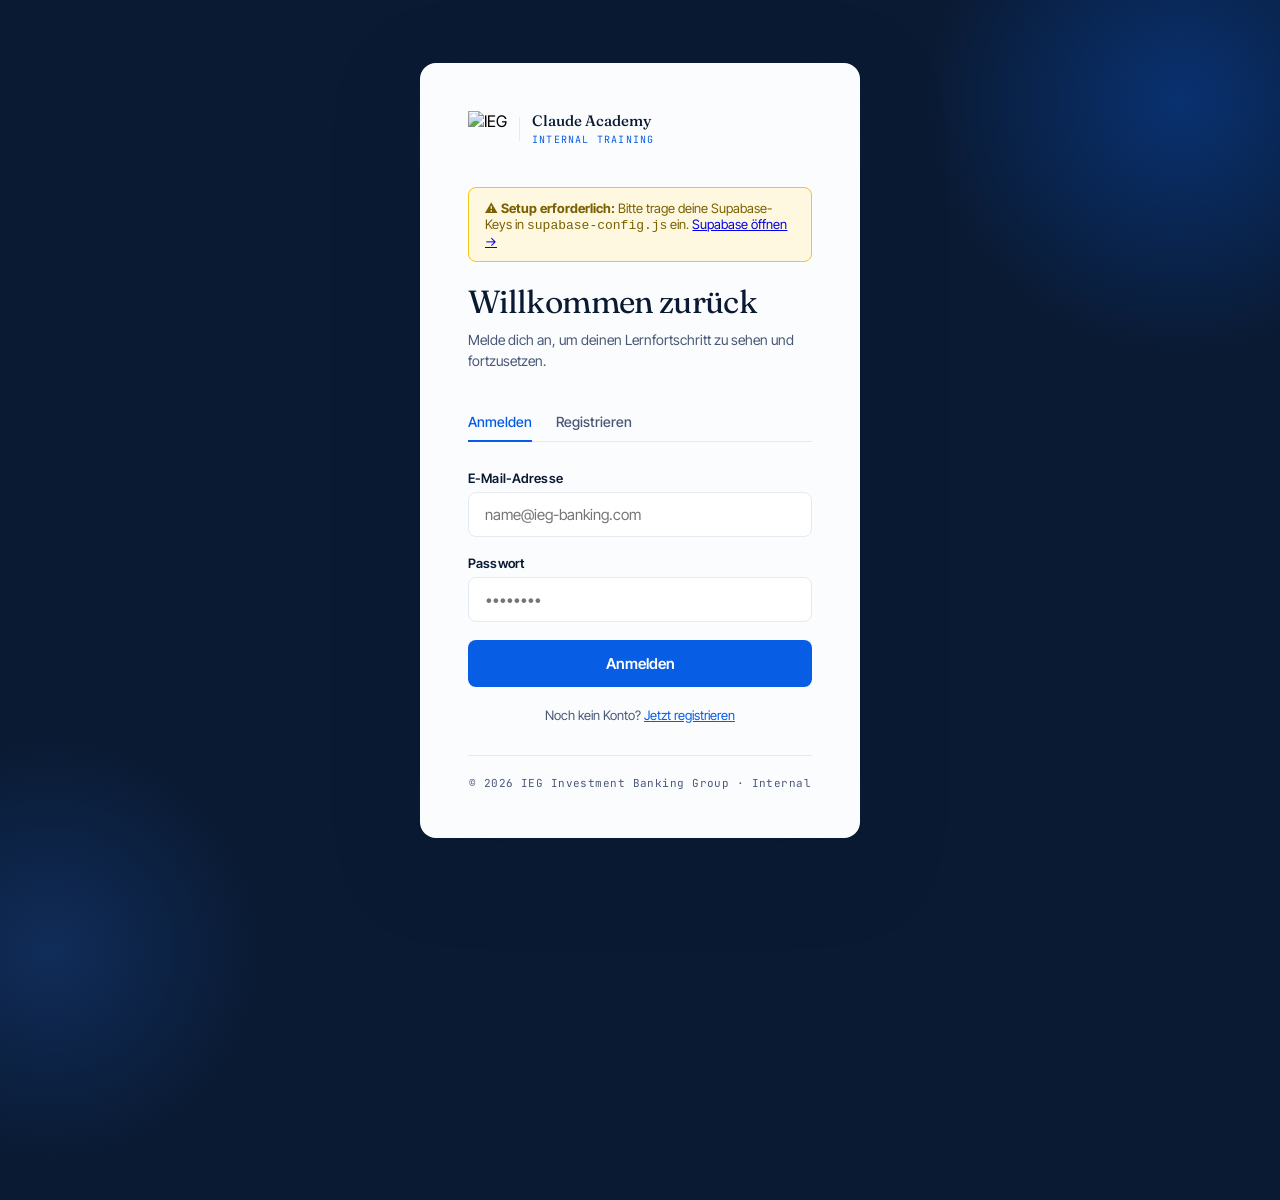
==== login.html @ 75c42507 "Add files via upload" ====
<!DOCTYPE html>
<html lang="de">
<head>
<meta charset="UTF-8">
<meta name="viewport" content="width=device-width, initial-scale=1.0">
<title>IEG Claude Academy — Login</title>
<link rel="preconnect" href="https://fonts.googleapis.com">
<link rel="preconnect" href="https://fonts.gstatic.com" crossorigin>
<link href="https://fonts.googleapis.com/css2?family=Fraunces:opsz,wght@9..144,300;9..144,400;9..144,500;9..144,600;9..144,700&family=Inter+Tight:wght@300;400;500;600;700&family=JetBrains+Mono:wght@400;500&display=swap" rel="stylesheet">
<style>
  :root {
    --ieg-blue: #075DE4;
    --ieg-blue-bright: #2876F2;
    --ieg-blue-soft: #E8F0FF;
    --navy: #0A1A33;
    --navy-soft: #14264A;
    --bone: #F4F6FB;
    --bone-soft: #E5EAF2;
    --paper: #FBFCFE;
    --white: #FFFFFF;
    --text: #0A1A33;
    --text-muted: #4A5878;
    --rust: #C24A2C;
    --sage: #2E7D5C;
    --serif: 'Fraunces', Georgia, serif;
    --sans: 'Inter Tight', -apple-system, sans-serif;
    --mono: 'JetBrains Mono', monospace;
    --radius: 8px;
    --radius-lg: 16px;
  }
  * { box-sizing: border-box; margin: 0; padding: 0; }
  body {
    font-family: var(--sans);
    background: var(--navy);
    min-height: 100vh;
    display: flex;
    align-items: center;
    justify-content: center;
    padding: 20px;
    position: relative;
    overflow: hidden;
  }
  .bg-glow {
    position: absolute;
    top: -200px; right: -200px;
    width: 600px; height: 600px;
    background: radial-gradient(circle, rgba(7,93,228,0.35) 0%, transparent 60%);
    pointer-events: none;
  }
  .bg-glow-2 {
    position: absolute;
    bottom: -300px; left: -200px;
    width: 500px; height: 500px;
    background: radial-gradient(circle, rgba(40,118,242,0.20) 0%, transparent 60%);
    pointer-events: none;
  }
  .login-card {
    background: var(--paper);
    border-radius: var(--radius-lg);
    padding: 48px;
    width: 100%;
    max-width: 440px;
    position: relative;
    z-index: 1;
    box-shadow: 0 24px 80px rgba(10,26,51,0.40);
  }
  .login-logo {
    display: flex;
    align-items: center;
    gap: 12px;
    margin-bottom: 40px;
  }
  .login-logo img { height: 36px; width: auto; }
  .logo-divider { width: 1px; height: 24px; background: var(--bone-soft); }
  .logo-text { display: flex; flex-direction: column; gap: 3px; }
  .logo-primary { font-family: var(--serif); font-weight: 500; font-size: 15px; color: var(--navy); }
  .logo-secondary { font-family: var(--mono); font-size: 10px; letter-spacing: 0.12em; text-transform: uppercase; color: var(--ieg-blue); }

  .login-title {
    font-family: var(--serif);
    font-weight: 400;
    font-size: 32px;
    letter-spacing: -0.02em;
    color: var(--navy);
    margin-bottom: 8px;
  }
  .login-subtitle {
    font-size: 14px;
    color: var(--text-muted);
    margin-bottom: 32px;
    line-height: 1.5;
  }

  /* Tabs */
  .auth-tabs {
    display: flex;
    border-bottom: 1px solid var(--bone-soft);
    margin-bottom: 28px;
  }
  .auth-tab {
    padding: 10px 0;
    font-size: 14px;
    font-weight: 500;
    color: var(--text-muted);
    border: none;
    background: none;
    cursor: pointer;
    margin-right: 24px;
    border-bottom: 2px solid transparent;
    margin-bottom: -1px;
    transition: all 0.2s ease;
    font-family: var(--sans);
  }
  .auth-tab.active {
    color: var(--ieg-blue);
    border-bottom-color: var(--ieg-blue);
  }

  /* Form */
  .form-group { margin-bottom: 18px; }
  .form-label {
    display: block;
    font-size: 13px;
    font-weight: 600;
    color: var(--navy);
    margin-bottom: 6px;
    letter-spacing: 0.01em;
  }
  .form-input {
    width: 100%;
    padding: 12px 16px;
    font-family: var(--sans);
    font-size: 15px;
    border: 1px solid var(--bone-soft);
    border-radius: var(--radius);
    background: var(--white);
    color: var(--navy);
    transition: all 0.2s ease;
    outline: none;
  }
  .form-input:focus {
    border-color: var(--ieg-blue);
    box-shadow: 0 0 0 3px rgba(7,93,228,0.12);
  }
  .form-input.error { border-color: var(--rust); }

  .btn-submit {
    width: 100%;
    padding: 14px;
    background: var(--ieg-blue);
    color: var(--white);
    border: none;
    border-radius: var(--radius);
    font-family: var(--sans);
    font-size: 15px;
    font-weight: 600;
    cursor: pointer;
    margin-top: 8px;
    transition: all 0.25s ease;
    display: flex;
    align-items: center;
    justify-content: center;
    gap: 8px;
  }
  .btn-submit:hover { background: var(--ieg-blue-bright); transform: translateY(-1px); box-shadow: 0 8px 24px rgba(7,93,228,0.30); }
  .btn-submit:disabled { opacity: 0.6; cursor: not-allowed; transform: none; }

  /* Messages */
  .alert {
    padding: 12px 16px;
    border-radius: var(--radius);
    font-size: 14px;
    margin-bottom: 18px;
    display: none;
    line-height: 1.45;
  }
  .alert.show { display: block; }
  .alert-error { background: #FEF1ED; color: var(--rust); border: 1px solid rgba(194,74,44,0.25); }
  .alert-success { background: #ECF6F1; color: var(--sage); border: 1px solid rgba(46,125,92,0.25); }
  .alert-info { background: var(--ieg-blue-soft); color: var(--ieg-blue); border: 1px solid rgba(7,93,228,0.20); }

  /* Spinner */
  .spinner {
    width: 18px; height: 18px;
    border: 2px solid rgba(255,255,255,0.3);
    border-top-color: white;
    border-radius: 50%;
    animation: spin 0.8s linear infinite;
    display: none;
  }
  @keyframes spin { to { transform: rotate(360deg); } }

  .form-panel { display: none; }
  .form-panel.active { display: block; }

  .divider {
    text-align: center;
    font-size: 13px;
    color: var(--text-muted);
    margin: 20px 0 0;
  }
  .divider a { color: var(--ieg-blue); cursor: pointer; text-decoration: underline; }

  .login-footer {
    margin-top: 32px;
    padding-top: 20px;
    border-top: 1px solid var(--bone-soft);
    font-family: var(--mono);
    font-size: 11px;
    letter-spacing: 0.04em;
    color: var(--text-muted);
    text-align: center;
  }

  /* Setup warning */
  .setup-warning {
    background: #FFF8E1;
    border: 1px solid #F5C518;
    border-radius: var(--radius);
    padding: 12px 16px;
    font-size: 13px;
    color: #7A6000;
    margin-bottom: 20px;
    display: none;
  }
</style>
</head>
<body>

<div class="bg-glow"></div>
<div class="bg-glow-2"></div>

<div class="login-card">
  <div class="login-logo">
    <img src="assets/ieg-logo.png" alt="IEG">
    <div class="logo-divider"></div>
    <div class="logo-text">
      <span class="logo-primary">Claude Academy</span>
      <span class="logo-secondary">Internal Training</span>
    </div>
  </div>

  <div class="setup-warning" id="setupWarning">
    ⚠️ <strong>Setup erforderlich:</strong> Bitte trage deine Supabase-Keys in <code>supabase-config.js</code> ein.
    <a href="https://supabase.com" target="_blank">Supabase öffnen →</a>
  </div>

  <h1 class="login-title">Willkommen zurück</h1>
  <p class="login-subtitle">Melde dich an, um deinen Lernfortschritt zu sehen und fortzusetzen.</p>

  <div class="auth-tabs">
    <button class="auth-tab active" onclick="switchTab('login')">Anmelden</button>
    <button class="auth-tab" onclick="switchTab('register')">Registrieren</button>
  </div>

  <div id="alertBox" class="alert"></div>

  <!-- LOGIN FORM -->
  <div class="form-panel active" id="loginPanel">
    <div class="form-group">
      <label class="form-label">E-Mail-Adresse</label>
      <input type="email" class="form-input" id="loginEmail" placeholder="name@ieg-banking.com" autocomplete="email">
    </div>
    <div class="form-group">
      <label class="form-label">Passwort</label>
      <input type="password" class="form-input" id="loginPassword" placeholder="••••••••" autocomplete="current-password">
    </div>
    <button class="btn-submit" id="loginBtn" onclick="handleLogin()">
      <span id="loginBtnText">Anmelden</span>
      <div class="spinner" id="loginSpinner"></div>
    </button>
    <div class="divider">
      Noch kein Konto? <a onclick="switchTab('register')">Jetzt registrieren</a>
    </div>
  </div>

  <!-- REGISTER FORM -->
  <div class="form-panel" id="registerPanel">
    <div class="form-group">
      <label class="form-label">Vollständiger Name</label>
      <input type="text" class="form-input" id="registerName" placeholder="z. B. Max Mustermann" autocomplete="name">
    </div>
    <div class="form-group">
      <label class="form-label">E-Mail-Adresse</label>
      <input type="email" class="form-input" id="registerEmail" placeholder="name@ieg-banking.com" autocomplete="email">
    </div>
    <div class="form-group">
      <label class="form-label">Passwort</label>
      <input type="password" class="form-input" id="registerPassword" placeholder="Mindestens 8 Zeichen" autocomplete="new-password">
    </div>
    <button class="btn-submit" id="registerBtn" onclick="handleRegister()">
      <span id="registerBtnText">Account erstellen</span>
      <div class="spinner" id="registerSpinner"></div>
    </button>
    <div class="divider">
      Bereits registriert? <a onclick="switchTab('login')">Anmelden</a>
    </div>
  </div>

  <div class="login-footer">
    © 2026 IEG Investment Banking Group · Internal
  </div>
</div>

<script src="supabase-config.js"></script>
<script>
// Tab switching
function switchTab(tab) {
  document.querySelectorAll('.auth-tab').forEach((t, i) => t.classList.toggle('active', (i === 0) === (tab === 'login')));
  document.getElementById('loginPanel').classList.toggle('active', tab === 'login');
  document.getElementById('registerPanel').classList.toggle('active', tab === 'register');
  hideAlert();
}

function showAlert(msg, type = 'error') {
  const box = document.getElementById('alertBox');
  box.textContent = msg;
  box.className = 'alert show alert-' + type;
}
function hideAlert() {
  document.getElementById('alertBox').className = 'alert';
}

function setLoading(panel, loading) {
  const btn = document.getElementById(panel + 'Btn');
  const txt = document.getElementById(panel + 'BtnText');
  const spin = document.getElementById(panel + 'Spinner');
  btn.disabled = loading;
  txt.textContent = loading ? (panel === 'login' ? 'Wird angemeldet...' : 'Wird erstellt...') : (panel === 'login' ? 'Anmelden' : 'Account erstellen');
  spin.style.display = loading ? 'block' : 'none';
}

async function handleLogin() {
  const email = document.getElementById('loginEmail').value.trim();
  const password = document.getElementById('loginPassword').value;
  if (!email || !password) { showAlert('Bitte E-Mail und Passwort eingeben.'); return; }

  setLoading('login', true);
  hideAlert();

  try {
    const { data, error } = await window.supabaseClient.auth.signInWithPassword({ email, password });
    if (error) throw error;
    window.location.href = 'index.html';
  } catch (err) {
    showAlert(err.message === 'Invalid login credentials' ? 'E-Mail oder Passwort falsch.' : err.message);
    setLoading('login', false);
  }
}

async function handleRegister() {
  const name = document.getElementById('registerName').value.trim();
  const email = document.getElementById('registerEmail').value.trim();
  const password = document.getElementById('registerPassword').value;
  if (!name || !email || !password) { showAlert('Bitte alle Felder ausfüllen.'); return; }
  if (password.length < 8) { showAlert('Passwort muss mindestens 8 Zeichen haben.'); return; }

  setLoading('register', true);
  hideAlert();

  try {
    const { data, error } = await window.supabaseClient.auth.signUp({
      email, password,
      options: { data: { full_name: name } }
    });
    if (error) throw error;
    showAlert('Account erstellt! Bitte E-Mail bestätigen, dann anmelden.', 'success');
    setLoading('register', false);
  } catch (err) {
    showAlert(err.message);
    setLoading('register', false);
  }
}

// Enter key support
document.addEventListener('keydown', (e) => {
  if (e.key !== 'Enter') return;
  if (document.getElementById('loginPanel').classList.contains('active')) handleLogin();
  else handleRegister();
});

// Check if config is set
window.addEventListener('load', () => {
  if (typeof SUPABASE_URL === 'undefined' || SUPABASE_URL.includes('YOUR_') ||
      typeof SUPABASE_ANON_KEY === 'undefined' || SUPABASE_ANON_KEY.includes('YOUR_')) {
    document.getElementById('setupWarning').style.display = 'block';
  }
  // If already logged in → redirect
  if (window.supabaseClient) {
    window.supabaseClient.auth.getSession().then(({ data }) => {
      if (data?.session) window.location.href = 'index.html';
    });
  }
});
</script>
</body>
</html>
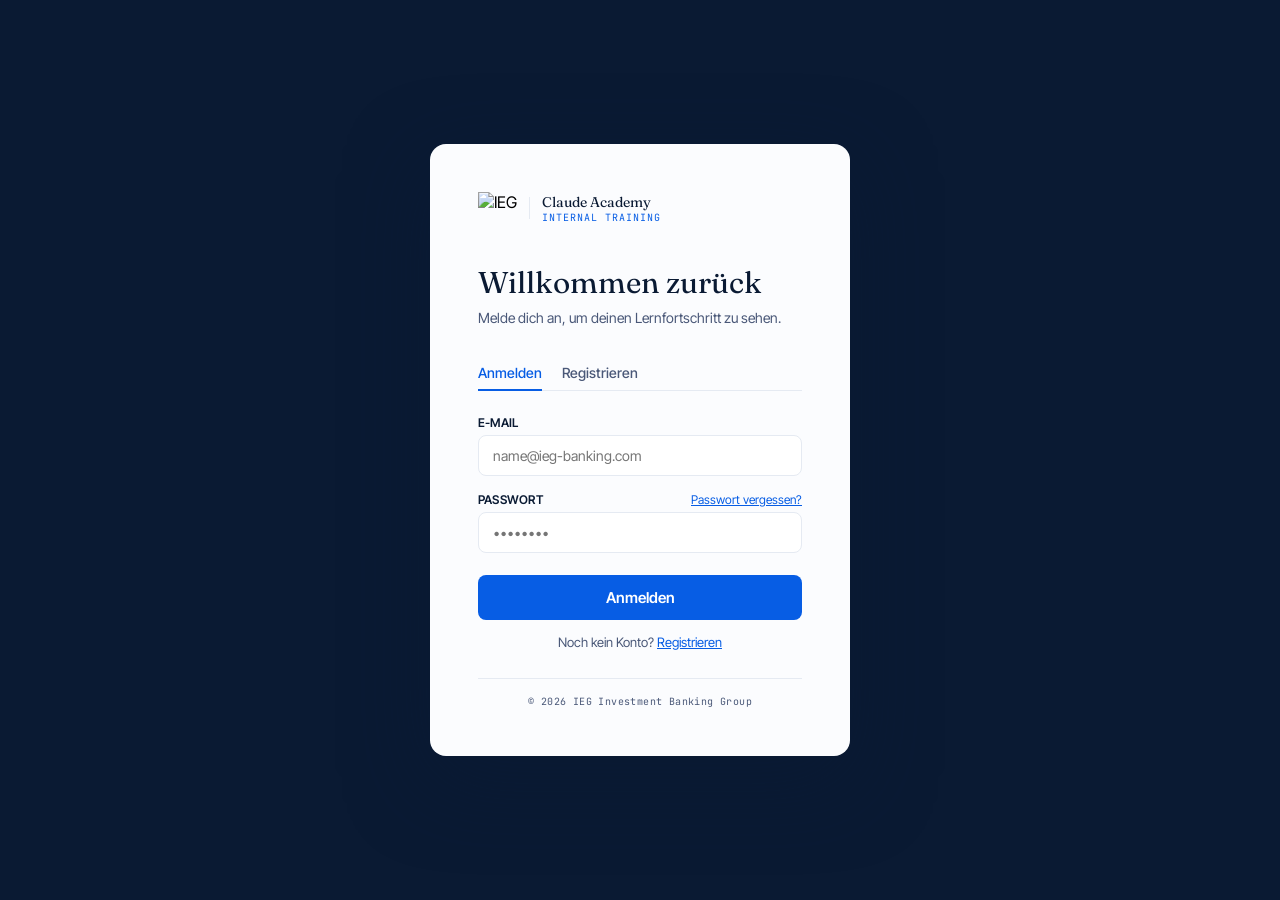
==== commit f9d453ff: "Add files via upload" ====
--- a/login.html
+++ b/login.html
@@ -5,393 +5,241 @@
 <meta name="viewport" content="width=device-width, initial-scale=1.0">
 <title>IEG Claude Academy — Login</title>
 <link rel="preconnect" href="https://fonts.googleapis.com">
-<link rel="preconnect" href="https://fonts.gstatic.com" crossorigin>
-<link href="https://fonts.googleapis.com/css2?family=Fraunces:opsz,wght@9..144,300;9..144,400;9..144,500;9..144,600;9..144,700&family=Inter+Tight:wght@300;400;500;600;700&family=JetBrains+Mono:wght@400;500&display=swap" rel="stylesheet">
+<link href="https://fonts.googleapis.com/css2?family=Fraunces:opsz,wght@9..144,400;9..144,500&family=Inter+Tight:wght@400;500;600&family=JetBrains+Mono:wght@400&display=swap" rel="stylesheet">
 <style>
-  :root {
-    --ieg-blue: #075DE4;
-    --ieg-blue-bright: #2876F2;
-    --ieg-blue-soft: #E8F0FF;
-    --navy: #0A1A33;
-    --navy-soft: #14264A;
-    --bone: #F4F6FB;
-    --bone-soft: #E5EAF2;
-    --paper: #FBFCFE;
-    --white: #FFFFFF;
-    --text: #0A1A33;
-    --text-muted: #4A5878;
-    --rust: #C24A2C;
-    --sage: #2E7D5C;
-    --serif: 'Fraunces', Georgia, serif;
-    --sans: 'Inter Tight', -apple-system, sans-serif;
-    --mono: 'JetBrains Mono', monospace;
-    --radius: 8px;
-    --radius-lg: 16px;
-  }
-  * { box-sizing: border-box; margin: 0; padding: 0; }
-  body {
-    font-family: var(--sans);
-    background: var(--navy);
-    min-height: 100vh;
-    display: flex;
-    align-items: center;
-    justify-content: center;
-    padding: 20px;
-    position: relative;
-    overflow: hidden;
-  }
-  .bg-glow {
-    position: absolute;
-    top: -200px; right: -200px;
-    width: 600px; height: 600px;
-    background: radial-gradient(circle, rgba(7,93,228,0.35) 0%, transparent 60%);
-    pointer-events: none;
-  }
-  .bg-glow-2 {
-    position: absolute;
-    bottom: -300px; left: -200px;
-    width: 500px; height: 500px;
-    background: radial-gradient(circle, rgba(40,118,242,0.20) 0%, transparent 60%);
-    pointer-events: none;
-  }
-  .login-card {
-    background: var(--paper);
-    border-radius: var(--radius-lg);
-    padding: 48px;
-    width: 100%;
-    max-width: 440px;
-    position: relative;
-    z-index: 1;
-    box-shadow: 0 24px 80px rgba(10,26,51,0.40);
-  }
-  .login-logo {
-    display: flex;
-    align-items: center;
-    gap: 12px;
-    margin-bottom: 40px;
-  }
-  .login-logo img { height: 36px; width: auto; }
-  .logo-divider { width: 1px; height: 24px; background: var(--bone-soft); }
-  .logo-text { display: flex; flex-direction: column; gap: 3px; }
-  .logo-primary { font-family: var(--serif); font-weight: 500; font-size: 15px; color: var(--navy); }
-  .logo-secondary { font-family: var(--mono); font-size: 10px; letter-spacing: 0.12em; text-transform: uppercase; color: var(--ieg-blue); }
-
-  .login-title {
-    font-family: var(--serif);
-    font-weight: 400;
-    font-size: 32px;
-    letter-spacing: -0.02em;
-    color: var(--navy);
-    margin-bottom: 8px;
-  }
-  .login-subtitle {
-    font-size: 14px;
-    color: var(--text-muted);
-    margin-bottom: 32px;
-    line-height: 1.5;
-  }
-
-  /* Tabs */
-  .auth-tabs {
-    display: flex;
-    border-bottom: 1px solid var(--bone-soft);
-    margin-bottom: 28px;
-  }
-  .auth-tab {
-    padding: 10px 0;
-    font-size: 14px;
-    font-weight: 500;
-    color: var(--text-muted);
-    border: none;
-    background: none;
-    cursor: pointer;
-    margin-right: 24px;
-    border-bottom: 2px solid transparent;
-    margin-bottom: -1px;
-    transition: all 0.2s ease;
-    font-family: var(--sans);
-  }
-  .auth-tab.active {
-    color: var(--ieg-blue);
-    border-bottom-color: var(--ieg-blue);
-  }
-
-  /* Form */
-  .form-group { margin-bottom: 18px; }
-  .form-label {
-    display: block;
-    font-size: 13px;
-    font-weight: 600;
-    color: var(--navy);
-    margin-bottom: 6px;
-    letter-spacing: 0.01em;
-  }
-  .form-input {
-    width: 100%;
-    padding: 12px 16px;
-    font-family: var(--sans);
-    font-size: 15px;
-    border: 1px solid var(--bone-soft);
-    border-radius: var(--radius);
-    background: var(--white);
-    color: var(--navy);
-    transition: all 0.2s ease;
-    outline: none;
-  }
-  .form-input:focus {
-    border-color: var(--ieg-blue);
-    box-shadow: 0 0 0 3px rgba(7,93,228,0.12);
-  }
-  .form-input.error { border-color: var(--rust); }
-
-  .btn-submit {
-    width: 100%;
-    padding: 14px;
-    background: var(--ieg-blue);
-    color: var(--white);
-    border: none;
-    border-radius: var(--radius);
-    font-family: var(--sans);
-    font-size: 15px;
-    font-weight: 600;
-    cursor: pointer;
-    margin-top: 8px;
-    transition: all 0.25s ease;
-    display: flex;
-    align-items: center;
-    justify-content: center;
-    gap: 8px;
-  }
-  .btn-submit:hover { background: var(--ieg-blue-bright); transform: translateY(-1px); box-shadow: 0 8px 24px rgba(7,93,228,0.30); }
-  .btn-submit:disabled { opacity: 0.6; cursor: not-allowed; transform: none; }
-
-  /* Messages */
-  .alert {
-    padding: 12px 16px;
-    border-radius: var(--radius);
-    font-size: 14px;
-    margin-bottom: 18px;
-    display: none;
-    line-height: 1.45;
-  }
-  .alert.show { display: block; }
-  .alert-error { background: #FEF1ED; color: var(--rust); border: 1px solid rgba(194,74,44,0.25); }
-  .alert-success { background: #ECF6F1; color: var(--sage); border: 1px solid rgba(46,125,92,0.25); }
-  .alert-info { background: var(--ieg-blue-soft); color: var(--ieg-blue); border: 1px solid rgba(7,93,228,0.20); }
-
-  /* Spinner */
-  .spinner {
-    width: 18px; height: 18px;
-    border: 2px solid rgba(255,255,255,0.3);
-    border-top-color: white;
-    border-radius: 50%;
-    animation: spin 0.8s linear infinite;
-    display: none;
-  }
-  @keyframes spin { to { transform: rotate(360deg); } }
-
-  .form-panel { display: none; }
-  .form-panel.active { display: block; }
-
-  .divider {
-    text-align: center;
-    font-size: 13px;
-    color: var(--text-muted);
-    margin: 20px 0 0;
-  }
-  .divider a { color: var(--ieg-blue); cursor: pointer; text-decoration: underline; }
-
-  .login-footer {
-    margin-top: 32px;
-    padding-top: 20px;
-    border-top: 1px solid var(--bone-soft);
-    font-family: var(--mono);
-    font-size: 11px;
-    letter-spacing: 0.04em;
-    color: var(--text-muted);
-    text-align: center;
-  }
-
-  /* Setup warning */
-  .setup-warning {
-    background: #FFF8E1;
-    border: 1px solid #F5C518;
-    border-radius: var(--radius);
-    padding: 12px 16px;
-    font-size: 13px;
-    color: #7A6000;
-    margin-bottom: 20px;
-    display: none;
-  }
+  :root { --blue:#075DE4; --navy:#0A1A33; --paper:#FBFCFE; --bone:#E5EAF2; --muted:#4A5878; --rust:#C24A2C; --sage:#2E7D5C; }
+  *{box-sizing:border-box;margin:0;padding:0;}
+  body{font-family:'Inter Tight',-apple-system,sans-serif;background:var(--navy);min-height:100vh;display:flex;align-items:center;justify-content:center;padding:20px;}
+  .card{background:var(--paper);border-radius:16px;padding:48px;width:100%;max-width:420px;box-shadow:0 24px 80px rgba(10,26,51,.5);}
+  .logo{display:flex;align-items:center;gap:12px;margin-bottom:40px;}
+  .logo img{height:32px;}
+  .logo-div{width:1px;height:22px;background:var(--bone);}
+  .logo-p{font-family:'Fraunces',serif;font-size:14px;color:var(--navy);}
+  .logo-s{font-family:'JetBrains Mono',monospace;font-size:10px;color:var(--blue);letter-spacing:.1em;text-transform:uppercase;}
+  h1{font-family:'Fraunces',serif;font-weight:400;font-size:30px;color:var(--navy);margin-bottom:6px;}
+  .sub{font-size:14px;color:var(--muted);margin-bottom:28px;line-height:1.5;}
+  .tabs{display:flex;border-bottom:1px solid var(--bone);margin-bottom:24px;}
+  .tab{padding:8px 0;font-size:14px;font-weight:500;color:var(--muted);border:none;background:none;cursor:pointer;margin-right:20px;border-bottom:2px solid transparent;margin-bottom:-1px;font-family:inherit;}
+  .tab.on{color:var(--blue);border-bottom-color:var(--blue);}
+  .fg{margin-bottom:16px;}
+  label{display:block;font-size:12px;font-weight:600;color:var(--navy);margin-bottom:5px;letter-spacing:.02em;}
+  input{width:100%;padding:11px 14px;font-family:inherit;font-size:14px;border:1px solid var(--bone);border-radius:8px;background:#fff;color:var(--navy);outline:none;}
+  input:focus{border-color:var(--blue);box-shadow:0 0 0 3px rgba(7,93,228,.1);}
+  .btn{width:100%;padding:13px;background:var(--blue);color:#fff;border:none;border-radius:8px;font-family:inherit;font-size:15px;font-weight:600;cursor:pointer;margin-top:6px;}
+  .btn:hover{background:#2876F2;}
+  .btn:disabled{opacity:.6;cursor:not-allowed;}
+  .msg{padding:11px 14px;border-radius:8px;font-size:13px;margin-bottom:16px;display:none;line-height:1.4;}
+  .msg.show{display:block;}
+  .err{background:#FEF1ED;color:var(--rust);border:1px solid rgba(194,74,44,.2);}
+  .ok{background:#ECF6F1;color:var(--sage);border:1px solid rgba(46,125,92,.2);}
+  .panel{display:none;}.panel.on{display:block;}
+  .hint{text-align:center;font-size:13px;color:var(--muted);margin-top:14px;}
+  .hint a{color:var(--blue);cursor:pointer;text-decoration:underline;}
+  .foot{margin-top:28px;padding-top:16px;border-top:1px solid var(--bone);font-family:'JetBrains Mono',monospace;font-size:10px;color:var(--muted);text-align:center;letter-spacing:.04em;}
+  .debug{background:#f5f5f5;border:1px solid #ddd;border-radius:6px;padding:10px;font-family:'JetBrains Mono',monospace;font-size:11px;margin-bottom:16px;color:#333;display:none;}
 </style>
 </head>
 <body>
-
-<div class="bg-glow"></div>
-<div class="bg-glow-2"></div>
-
-<div class="login-card">
-  <div class="login-logo">
+<div class="card">
+  <div class="logo">
     <img src="assets/ieg-logo.png" alt="IEG">
-    <div class="logo-divider"></div>
-    <div class="logo-text">
-      <span class="logo-primary">Claude Academy</span>
-      <span class="logo-secondary">Internal Training</span>
+    <div class="logo-div"></div>
+    <div>
+      <div class="logo-p">Claude Academy</div>
+      <div class="logo-s">Internal Training</div>
     </div>
   </div>
 
-  <div class="setup-warning" id="setupWarning">
-    ⚠️ <strong>Setup erforderlich:</strong> Bitte trage deine Supabase-Keys in <code>supabase-config.js</code> ein.
-    <a href="https://supabase.com" target="_blank">Supabase öffnen →</a>
-  </div>
-
-  <h1 class="login-title">Willkommen zurück</h1>
-  <p class="login-subtitle">Melde dich an, um deinen Lernfortschritt zu sehen und fortzusetzen.</p>
-
-  <div class="auth-tabs">
-    <button class="auth-tab active" onclick="switchTab('login')">Anmelden</button>
-    <button class="auth-tab" onclick="switchTab('register')">Registrieren</button>
-  </div>
-
-  <div id="alertBox" class="alert"></div>
-
-  <!-- LOGIN FORM -->
-  <div class="form-panel active" id="loginPanel">
-    <div class="form-group">
-      <label class="form-label">E-Mail-Adresse</label>
-      <input type="email" class="form-input" id="loginEmail" placeholder="name@ieg-banking.com" autocomplete="email">
+  <h1>Willkommen zurück</h1>
+  <p class="sub">Melde dich an, um deinen Lernfortschritt zu sehen.</p>
+
+  <div class="tabs">
+    <button class="tab on" onclick="sw('login')">Anmelden</button>
+    <button class="tab" onclick="sw('register')">Registrieren</button>
+  </div>
+
+  <div id="debug" class="debug"></div>
+  <div id="msg" class="msg"></div>
+
+  <div class="panel on" id="loginPanel">
+    <div class="fg"><label>E-MAIL</label><input type="email" id="lE" placeholder="name@ieg-banking.com"></div>
+    <div class="fg">
+      <div style="display:flex;justify-content:space-between;align-items:center;margin-bottom:5px;">
+        <label style="margin:0;">PASSWORT</label>
+        <a onclick="sw('reset')" style="font-size:12px;color:var(--blue);cursor:pointer;text-decoration:underline;">Passwort vergessen?</a>
+      </div>
+      <input type="password" id="lP" placeholder="••••••••">
     </div>
-    <div class="form-group">
-      <label class="form-label">Passwort</label>
-      <input type="password" class="form-input" id="loginPassword" placeholder="••••••••" autocomplete="current-password">
-    </div>
-    <button class="btn-submit" id="loginBtn" onclick="handleLogin()">
-      <span id="loginBtnText">Anmelden</span>
-      <div class="spinner" id="loginSpinner"></div>
-    </button>
-    <div class="divider">
-      Noch kein Konto? <a onclick="switchTab('register')">Jetzt registrieren</a>
-    </div>
-  </div>
-
-  <!-- REGISTER FORM -->
-  <div class="form-panel" id="registerPanel">
-    <div class="form-group">
-      <label class="form-label">Vollständiger Name</label>
-      <input type="text" class="form-input" id="registerName" placeholder="z. B. Max Mustermann" autocomplete="name">
-    </div>
-    <div class="form-group">
-      <label class="form-label">E-Mail-Adresse</label>
-      <input type="email" class="form-input" id="registerEmail" placeholder="name@ieg-banking.com" autocomplete="email">
-    </div>
-    <div class="form-group">
-      <label class="form-label">Passwort</label>
-      <input type="password" class="form-input" id="registerPassword" placeholder="Mindestens 8 Zeichen" autocomplete="new-password">
-    </div>
-    <button class="btn-submit" id="registerBtn" onclick="handleRegister()">
-      <span id="registerBtnText">Account erstellen</span>
-      <div class="spinner" id="registerSpinner"></div>
-    </button>
-    <div class="divider">
-      Bereits registriert? <a onclick="switchTab('login')">Anmelden</a>
-    </div>
-  </div>
-
-  <div class="login-footer">
-    © 2026 IEG Investment Banking Group · Internal
-  </div>
+    <button class="btn" id="lB" onclick="doLogin()">Anmelden</button>
+    <div class="hint">Noch kein Konto? <a onclick="sw('register')">Registrieren</a></div>
+  </div>
+
+  <!-- RESET PANEL -->
+  <div class="panel" id="resetPanel">
+    <p style="font-size:14px;color:var(--muted);margin-bottom:20px;line-height:1.5;">Gib deine E-Mail-Adresse ein. Wir senden dir einen Link zum Zurücksetzen deines Passworts.</p>
+    <div class="fg"><label>E-MAIL</label><input type="email" id="rsetE" placeholder="name@ieg-banking.com"></div>
+    <button class="btn" id="rsetB" onclick="doReset()">Reset-Link senden</button>
+    <div class="hint"><a onclick="sw('login')">← Zurück zum Login</a></div>
+  </div>
+
+  <div class="panel" id="registerPanel">
+    <div class="fg"><label>VOLLSTÄNDIGER NAME</label><input type="text" id="rN" placeholder="z. B. Max Mustermann"></div>
+    <div class="fg"><label>E-MAIL</label><input type="email" id="rE" placeholder="name@ieg-banking.com"></div>
+    <div class="fg"><label>PASSWORT</label><input type="password" id="rP" placeholder="Mindestens 8 Zeichen"></div>
+    <button class="btn" id="rB" onclick="doRegister()">Account erstellen</button>
+    <div class="hint">Bereits registriert? <a onclick="sw('login')">Anmelden</a></div>
+  </div>
+
+  <div class="foot">© 2026 IEG Investment Banking Group</div>
 </div>
 
-<script src="supabase-config.js"></script>
 <script>
-// Tab switching
-function switchTab(tab) {
-  document.querySelectorAll('.auth-tab').forEach((t, i) => t.classList.toggle('active', (i === 0) === (tab === 'login')));
-  document.getElementById('loginPanel').classList.toggle('active', tab === 'login');
-  document.getElementById('registerPanel').classList.toggle('active', tab === 'register');
-  hideAlert();
-}
-
-function showAlert(msg, type = 'error') {
-  const box = document.getElementById('alertBox');
-  box.textContent = msg;
-  box.className = 'alert show alert-' + type;
-}
-function hideAlert() {
-  document.getElementById('alertBox').className = 'alert';
-}
-
-function setLoading(panel, loading) {
-  const btn = document.getElementById(panel + 'Btn');
-  const txt = document.getElementById(panel + 'BtnText');
-  const spin = document.getElementById(panel + 'Spinner');
-  btn.disabled = loading;
-  txt.textContent = loading ? (panel === 'login' ? 'Wird angemeldet...' : 'Wird erstellt...') : (panel === 'login' ? 'Anmelden' : 'Account erstellen');
-  spin.style.display = loading ? 'block' : 'none';
-}
-
-async function handleLogin() {
-  const email = document.getElementById('loginEmail').value.trim();
-  const password = document.getElementById('loginPassword').value;
-  if (!email || !password) { showAlert('Bitte E-Mail und Passwort eingeben.'); return; }
-
-  setLoading('login', true);
-  hideAlert();
+// ====== KONFIGURATION — NUR DIESE ZWEI ZEILEN ÄNDERN ======
+const URL = 'https://hojkbskyhwocsknucvos.supabase.co';
+const KEY = 'eyJhbGciOiJIUzI1NiIsInR5cCI6IkpXVCJ9.eyJpc3MiOiJzdXBhYmFzZSIsInJlZiI6Imhvamtic2t5aHdvY3NrbnVjdm9zIiwicm9sZSI6ImFub24iLCJpYXQiOjE3ODE1MzI4NzYsImV4cCI6MjA5NzEwODg3Nn0.A2jd2EPn9bSBHiUh-CQDbx-zUnGart4iU688gXypT3c';
+// ==========================================================
+
+function sw(t) {
+  document.querySelectorAll('.tab').forEach((el,i) => el.classList.toggle('on',(i===0)===(t==='login')));
+  document.getElementById('loginPanel').classList.toggle('on', t==='login');
+  document.getElementById('registerPanel').classList.toggle('on', t==='register');
+  document.getElementById('resetPanel').classList.toggle('on', t==='reset');
+  showMsg('');
+}
+
+function showMsg(text, type='err') {
+  const el = document.getElementById('msg');
+  if (!text) { el.className='msg'; return; }
+  el.className='msg show '+type;
+  el.textContent = text;
+}
+
+function showDebug(text) {
+  const el = document.getElementById('debug');
+  el.style.display = 'block';
+  el.textContent = text;
+}
+
+function setBtn(id, loading) {
+  const b = document.getElementById(id);
+  b.disabled = loading;
+  b.textContent = loading ? 'Bitte warten...' : (id==='lB' ? 'Anmelden' : 'Account erstellen');
+}
+
+// Direkt fetch statt Supabase-Library verwenden
+async function doRegister() {
+  const name = document.getElementById('rN').value.trim();
+  const email = document.getElementById('rE').value.trim();
+  const pass = document.getElementById('rP').value;
+  if (!name||!email||!pass) { showMsg('Bitte alle Felder ausfüllen.'); return; }
+  if (pass.length < 8) { showMsg('Passwort muss mindestens 8 Zeichen haben.'); return; }
+
+  setBtn('rB', true); showMsg('');
 
   try {
-    const { data, error } = await window.supabaseClient.auth.signInWithPassword({ email, password });
-    if (error) throw error;
-    window.location.href = 'index.html';
-  } catch (err) {
-    showAlert(err.message === 'Invalid login credentials' ? 'E-Mail oder Passwort falsch.' : err.message);
-    setLoading('login', false);
+    const res = await fetch(`${URL}/auth/v1/signup`, {
+      method: 'POST',
+      headers: {
+        'Content-Type': 'application/json',
+        'apikey': KEY,
+        'Authorization': `Bearer ${KEY}`
+      },
+      body: JSON.stringify({ email, password: pass, data: { full_name: name } })
+    });
+
+    const data = await res.json();
+    showDebug('Status: ' + res.status + ' | ' + JSON.stringify(data).substring(0,100));
+
+    if (data.error || data.msg) throw new Error(data.error_description || data.msg || 'Fehler');
+    if (data.access_token) {
+      localStorage.setItem('sb_access_token', data.access_token);
+      localStorage.setItem('sb_user_name', name);
+      window.location.href = 'index.html';
+    } else {
+      showMsg('✓ Account erstellt! Bitte jetzt anmelden.', 'ok');
+      sw('login');
+    }
+  } catch(e) {
+    showMsg('Fehler: ' + e.message);
   }
-}
-
-async function handleRegister() {
-  const name = document.getElementById('registerName').value.trim();
-  const email = document.getElementById('registerEmail').value.trim();
-  const password = document.getElementById('registerPassword').value;
-  if (!name || !email || !password) { showAlert('Bitte alle Felder ausfüllen.'); return; }
-  if (password.length < 8) { showAlert('Passwort muss mindestens 8 Zeichen haben.'); return; }
-
-  setLoading('register', true);
-  hideAlert();
+  setBtn('rB', false);
+}
+
+async function doLogin() {
+  const email = document.getElementById('lE').value.trim();
+  const pass = document.getElementById('lP').value;
+  if (!email||!pass) { showMsg('Bitte E-Mail und Passwort eingeben.'); return; }
+
+  setBtn('lB', true); showMsg('');
 
   try {
-    const { data, error } = await window.supabaseClient.auth.signUp({
-      email, password,
-      options: { data: { full_name: name } }
+    const res = await fetch(`${URL}/auth/v1/token?grant_type=password`, {
+      method: 'POST',
+      headers: {
+        'Content-Type': 'application/json',
+        'apikey': KEY,
+        'Authorization': `Bearer ${KEY}`
+      },
+      body: JSON.stringify({ email, password: pass })
     });
-    if (error) throw error;
-    showAlert('Account erstellt! Bitte E-Mail bestätigen, dann anmelden.', 'success');
-    setLoading('register', false);
-  } catch (err) {
-    showAlert(err.message);
-    setLoading('register', false);
+
+    const data = await res.json();
+    showDebug('Status: ' + res.status + ' | ' + JSON.stringify(data).substring(0,100));
+
+    if (data.error || data.error_description) throw new Error(data.error_description || data.error);
+    if (data.access_token) {
+      localStorage.setItem('sb_access_token', data.access_token);
+      localStorage.setItem('sb_user_name', data.user?.user_metadata?.full_name || email.split('@')[0]);
+      window.location.href = 'index.html';
+    }
+  } catch(e) {
+    showMsg('Fehler: ' + e.message);
   }
-}
-
-// Enter key support
-document.addEventListener('keydown', (e) => {
+  setBtn('lB', false);
+}
+
+document.addEventListener('keydown', e => {
   if (e.key !== 'Enter') return;
-  if (document.getElementById('loginPanel').classList.contains('active')) handleLogin();
-  else handleRegister();
+  if (document.getElementById('loginPanel').classList.contains('on')) doLogin();
+  else doRegister();
 });
 
-// Check if config is set
-window.addEventListener('load', () => {
-  if (typeof SUPABASE_URL === 'undefined' || SUPABASE_URL.includes('YOUR_') ||
-      typeof SUPABASE_ANON_KEY === 'undefined' || SUPABASE_ANON_KEY.includes('YOUR_')) {
-    document.getElementById('setupWarning').style.display = 'block';
+async function doReset() {
+  const email = document.getElementById('rsetE').value.trim();
+  if (!email) { showMsg('Bitte E-Mail eingeben.'); return; }
+
+  const b = document.getElementById('rsetB');
+  b.disabled = true;
+  b.textContent = 'Wird gesendet...';
+  showMsg('');
+
+  try {
+    const res = await fetch(`${URL}/auth/v1/recover`, {
+      method: 'POST',
+      headers: {
+        'Content-Type': 'application/json',
+        'apikey': KEY,
+        'Authorization': `Bearer ${KEY}`
+      },
+      body: JSON.stringify({
+        email,
+        gotrue_meta_security: {}
+      })
+    });
+
+    if (res.ok) {
+      showMsg('✓ Reset-Link gesendet! Bitte E-Mail prüfen.', 'ok');
+    } else {
+      const data = await res.json();
+      throw new Error(data.error_description || data.msg || 'Fehler beim Senden');
+    }
+  } catch(e) {
+    showMsg('Fehler: ' + e.message);
   }
-  // If already logged in → redirect
-  if (window.supabaseClient) {
-    window.supabaseClient.auth.getSession().then(({ data }) => {
-      if (data?.session) window.location.href = 'index.html';
-    });
-  }
-});
+
+  b.disabled = false;
+  b.textContent = 'Reset-Link senden';
+}
 </script>
 </body>
 </html>
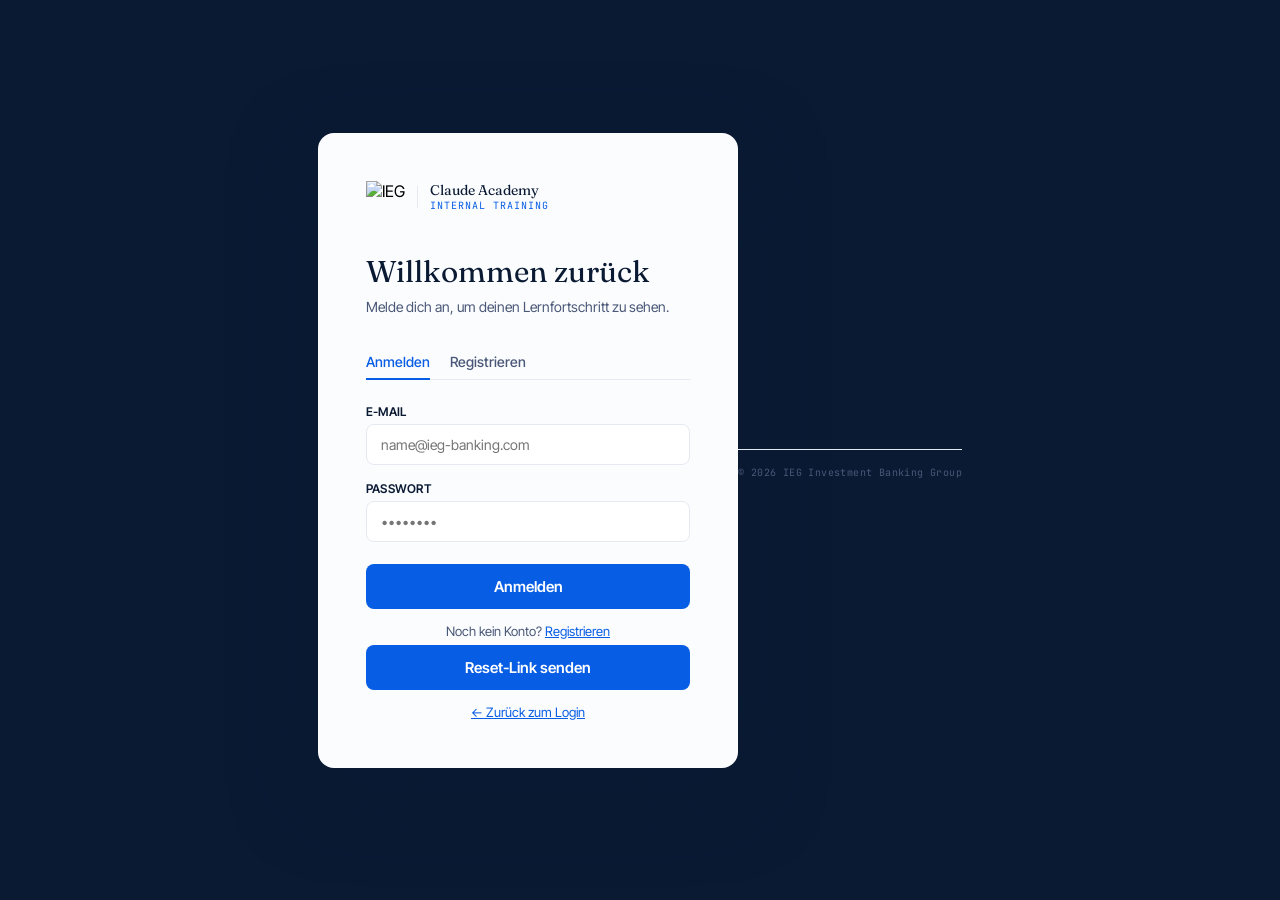
==== commit dfbe79ab: "Update login.html" ====
--- a/login.html
+++ b/login.html
@@ -38,6 +38,26 @@
   .foot{margin-top:28px;padding-top:16px;border-top:1px solid var(--bone);font-family:'JetBrains Mono',monospace;font-size:10px;color:var(--muted);text-align:center;letter-spacing:.04em;}
   .debug{background:#f5f5f5;border:1px solid #ddd;border-radius:6px;padding:10px;font-family:'JetBrains Mono',monospace;font-size:11px;margin-bottom:16px;color:#333;display:none;}
 </style>
+<script src="https://cdn.jsdelivr.net/npm/@supabase/supabase-js@2/dist/umd/supabase.min.js"></script>
+<script>
+  window.sb = supabase.createClient(
+    'https://hojkbskyhwocsknucvos.supabase.co',
+    'eyJhbGciOiJIUzI1NiIsInR5cCI6IkpXVCJ9.eyJpc3MiOiJzdXBhYmFzZSIsInJlZiI6Imhvamtic2t5aHdvY3NrbnVjdm9zIiwicm9sZSI6ImFub24iLCJpYXQiOjE3ODE1MzI4NzYsImV4cCI6MjA5NzEwODg3Nn0.A2jd2EPn9bSBHiUh-CQDbx-zUnGart4iU688gXypT3c'
+  );
+  // Bereits eingeloggt? → weiterleiten
+window.sb.auth.getSession().then(({ data }) => {
+  if (data?.session) {
+    localStorage.setItem('ieg_logged_in', 'yes');
+    localStorage.setItem(
+      'ieg_user_name',
+      data.session.user?.user_metadata?.full_name ||
+      data.session.user?.email?.split('@')[0] ||
+      'User'
+    );
+    window.location.href = 'index.html';
+  }
+});
+</script>
 </head>
 <body>
 <div class="card">
@@ -63,21 +83,10 @@
 
   <div class="panel on" id="loginPanel">
     <div class="fg"><label>E-MAIL</label><input type="email" id="lE" placeholder="name@ieg-banking.com"></div>
-    <div class="fg">
-      <div style="display:flex;justify-content:space-between;align-items:center;margin-bottom:5px;">
-        <label style="margin:0;">PASSWORT</label>
-        <a onclick="sw('reset')" style="font-size:12px;color:var(--blue);cursor:pointer;text-decoration:underline;">Passwort vergessen?</a>
-      </div>
-      <input type="password" id="lP" placeholder="••••••••">
-    </div>
+    <div class="fg"><label>PASSWORT</label><input type="password" id="lP" placeholder="••••••••"></div>
     <button class="btn" id="lB" onclick="doLogin()">Anmelden</button>
     <div class="hint">Noch kein Konto? <a onclick="sw('register')">Registrieren</a></div>
   </div>
-
-  <!-- RESET PANEL -->
-  <div class="panel" id="resetPanel">
-    <p style="font-size:14px;color:var(--muted);margin-bottom:20px;line-height:1.5;">Gib deine E-Mail-Adresse ein. Wir senden dir einen Link zum Zurücksetzen deines Passworts.</p>
-    <div class="fg"><label>E-MAIL</label><input type="email" id="rsetE" placeholder="name@ieg-banking.com"></div>
     <button class="btn" id="rsetB" onclick="doReset()">Reset-Link senden</button>
     <div class="hint"><a onclick="sw('login')">← Zurück zum Login</a></div>
   </div>
@@ -94,16 +103,15 @@
 </div>
 
 <script>
-// ====== KONFIGURATION — NUR DIESE ZWEI ZEILEN ÄNDERN ======
+// ====== KONFIGURATION ======
 const URL = 'https://hojkbskyhwocsknucvos.supabase.co';
 const KEY = 'eyJhbGciOiJIUzI1NiIsInR5cCI6IkpXVCJ9.eyJpc3MiOiJzdXBhYmFzZSIsInJlZiI6Imhvamtic2t5aHdvY3NrbnVjdm9zIiwicm9sZSI6ImFub24iLCJpYXQiOjE3ODE1MzI4NzYsImV4cCI6MjA5NzEwODg3Nn0.A2jd2EPn9bSBHiUh-CQDbx-zUnGart4iU688gXypT3c';
-// ==========================================================
+// ===========================
 
 function sw(t) {
   document.querySelectorAll('.tab').forEach((el,i) => el.classList.toggle('on',(i===0)===(t==='login')));
   document.getElementById('loginPanel').classList.toggle('on', t==='login');
   document.getElementById('registerPanel').classList.toggle('on', t==='register');
-  document.getElementById('resetPanel').classList.toggle('on', t==='reset');
   showMsg('');
 }
 
@@ -137,32 +145,25 @@
   setBtn('rB', true); showMsg('');
 
   try {
-    const res = await fetch(`${URL}/auth/v1/signup`, {
-      method: 'POST',
-      headers: {
-        'Content-Type': 'application/json',
-        'apikey': KEY,
-        'Authorization': `Bearer ${KEY}`
-      },
-      body: JSON.stringify({ email, password: pass, data: { full_name: name } })
+    const { data, error } = await window.sb.auth.signUp({
+      email, password: pass,
+      options: { data: { full_name: name } }
     });
-
-    const data = await res.json();
-    showDebug('Status: ' + res.status + ' | ' + JSON.stringify(data).substring(0,100));
-
-    if (data.error || data.msg) throw new Error(data.error_description || data.msg || 'Fehler');
-    if (data.access_token) {
-      localStorage.setItem('sb_access_token', data.access_token);
-      localStorage.setItem('sb_user_name', name);
-      window.location.href = 'index.html';
-    } else {
+    if (error) throw error;
+    // Direkt einloggen
+    const { data: loginData, error: loginErr } = await window.sb.auth.signInWithPassword({ email, password: pass });
+    if (loginErr) {
       showMsg('✓ Account erstellt! Bitte jetzt anmelden.', 'ok');
       sw('login');
+    } else {
+      localStorage.setItem('ieg_logged_in', 'yes');
+      localStorage.setItem('ieg_user_name', name);
+      window.location.href = 'index.html';
     }
   } catch(e) {
     showMsg('Fehler: ' + e.message);
-  }
-  setBtn('rB', false);
+    setBtn('rB', false);
+  }
 }
 
 async function doLogin() {
@@ -173,29 +174,16 @@
   setBtn('lB', true); showMsg('');
 
   try {
-    const res = await fetch(`${URL}/auth/v1/token?grant_type=password`, {
-      method: 'POST',
-      headers: {
-        'Content-Type': 'application/json',
-        'apikey': KEY,
-        'Authorization': `Bearer ${KEY}`
-      },
-      body: JSON.stringify({ email, password: pass })
-    });
-
-    const data = await res.json();
-    showDebug('Status: ' + res.status + ' | ' + JSON.stringify(data).substring(0,100));
-
-    if (data.error || data.error_description) throw new Error(data.error_description || data.error);
-    if (data.access_token) {
-      localStorage.setItem('sb_access_token', data.access_token);
-      localStorage.setItem('sb_user_name', data.user?.user_metadata?.full_name || email.split('@')[0]);
-      window.location.href = 'index.html';
-    }
+    const { data, error } = await window.sb.auth.signInWithPassword({ email, password: pass });
+    if (error) throw error;
+    // Token speichern für app.js
+    localStorage.setItem('ieg_logged_in', 'yes');
+    localStorage.setItem('ieg_user_name', data.user?.user_metadata?.full_name || email.split('@')[0]);
+    window.location.href = 'index.html';
   } catch(e) {
-    showMsg('Fehler: ' + e.message);
-  }
-  setBtn('lB', false);
+    showMsg(e.message.includes('Invalid') ? 'E-Mail oder Passwort falsch.' : 'Fehler: ' + e.message);
+    setBtn('lB', false);
+  }
 }
 
 document.addEventListener('keydown', e => {
@@ -205,12 +193,14 @@
 });
 
 async function doReset() {
-  const email = document.getElementById('rsetE').value.trim();
-  if (!email) { showMsg('Bitte E-Mail eingeben.'); return; }
+  const email = prompt('Bitte geben Sie Ihre E-Mail-Adresse ein:');
+  if (!email) return;
 
   const b = document.getElementById('rsetB');
-  b.disabled = true;
-  b.textContent = 'Wird gesendet...';
+  if (b) {
+    b.disabled = true;
+    b.textContent = 'Wird gesendet...';
+  }
   showMsg('');
 
   try {
@@ -233,12 +223,14 @@
       const data = await res.json();
       throw new Error(data.error_description || data.msg || 'Fehler beim Senden');
     }
-  } catch(e) {
+  } catch (e) {
     showMsg('Fehler: ' + e.message);
   }
 
-  b.disabled = false;
-  b.textContent = 'Reset-Link senden';
+  if (b) {
+    b.disabled = false;
+    b.textContent = 'Reset-Link senden';
+  }
 }
 </script>
 </body>
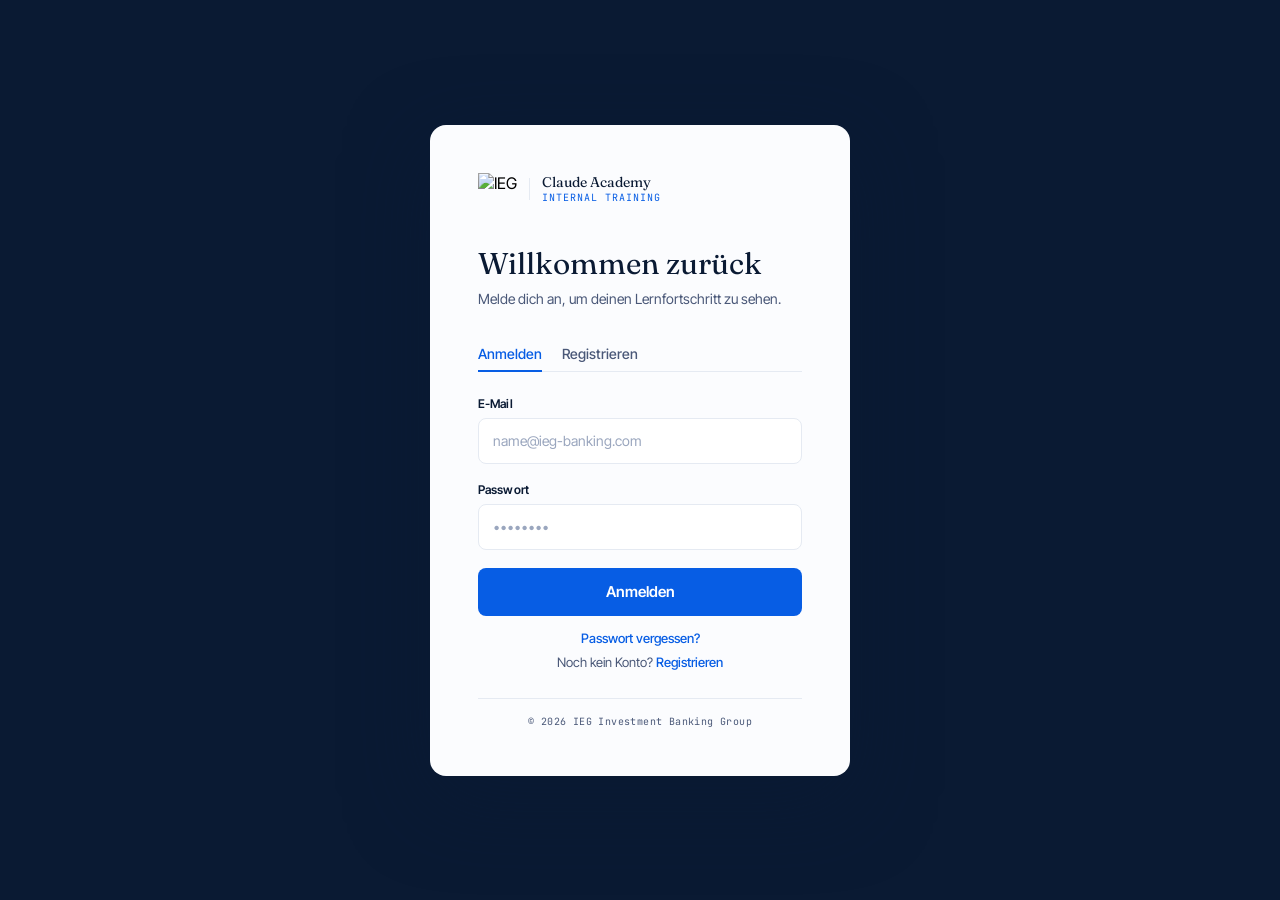
==== commit 9ce3f820: "Add files via upload" ====
--- a/login.html
+++ b/login.html
@@ -21,11 +21,12 @@
   .tabs{display:flex;border-bottom:1px solid var(--bone);margin-bottom:24px;}
   .tab{padding:8px 0;font-size:14px;font-weight:500;color:var(--muted);border:none;background:none;cursor:pointer;margin-right:20px;border-bottom:2px solid transparent;margin-bottom:-1px;font-family:inherit;}
   .tab.on{color:var(--blue);border-bottom-color:var(--blue);}
-  .fg{margin-bottom:16px;}
-  label{display:block;font-size:12px;font-weight:600;color:var(--navy);margin-bottom:5px;letter-spacing:.02em;}
-  input{width:100%;padding:11px 14px;font-family:inherit;font-size:14px;border:1px solid var(--bone);border-radius:8px;background:#fff;color:var(--navy);outline:none;}
+  .fg{margin-bottom:18px;}
+  label{display:block;font-size:12px;font-weight:600;color:var(--navy);margin-bottom:7px;letter-spacing:.01em;}
+  input{display:block;width:100%;height:46px;padding:0 14px;font-family:inherit;font-size:14px;line-height:46px;border:1px solid var(--bone);border-radius:8px;background:#fff;color:var(--navy);outline:none;transition:border-color .15s,box-shadow .15s;}
+  input::placeholder{color:#9AA6BE;}
   input:focus{border-color:var(--blue);box-shadow:0 0 0 3px rgba(7,93,228,.1);}
-  .btn{width:100%;padding:13px;background:var(--blue);color:#fff;border:none;border-radius:8px;font-family:inherit;font-size:15px;font-weight:600;cursor:pointer;margin-top:6px;}
+  .btn{display:block;width:100%;height:48px;padding:0;background:var(--blue);color:#fff;border:none;border-radius:8px;font-family:inherit;font-size:15px;font-weight:600;cursor:pointer;margin-top:8px;}
   .btn:hover{background:#2876F2;}
   .btn:disabled{opacity:.6;cursor:not-allowed;}
   .msg{padding:11px 14px;border-radius:8px;font-size:13px;margin-bottom:16px;display:none;line-height:1.4;}
@@ -34,7 +35,9 @@
   .ok{background:#ECF6F1;color:var(--sage);border:1px solid rgba(46,125,92,.2);}
   .panel{display:none;}.panel.on{display:block;}
   .hint{text-align:center;font-size:13px;color:var(--muted);margin-top:14px;}
-  .hint a{color:var(--blue);cursor:pointer;text-decoration:underline;}
+  .hint + .hint{margin-top:8px;}
+  .hint a{color:var(--blue);cursor:pointer;text-decoration:none;font-weight:500;}
+  .hint a:hover{text-decoration:underline;}
   .foot{margin-top:28px;padding-top:16px;border-top:1px solid var(--bone);font-family:'JetBrains Mono',monospace;font-size:10px;color:var(--muted);text-align:center;letter-spacing:.04em;}
   .debug{background:#f5f5f5;border:1px solid #ddd;border-radius:6px;padding:10px;font-family:'JetBrains Mono',monospace;font-size:11px;margin-bottom:16px;color:#333;display:none;}
 </style>
@@ -82,19 +85,17 @@
   <div id="msg" class="msg"></div>
 
   <div class="panel on" id="loginPanel">
-    <div class="fg"><label>E-MAIL</label><input type="email" id="lE" placeholder="name@ieg-banking.com"></div>
-    <div class="fg"><label>PASSWORT</label><input type="password" id="lP" placeholder="••••••••"></div>
+    <div class="fg"><label>E-Mail</label><input type="email" id="lE" placeholder="name@ieg-banking.com"></div>
+    <div class="fg"><label>Passwort</label><input type="password" id="lP" placeholder="••••••••"></div>
     <button class="btn" id="lB" onclick="doLogin()">Anmelden</button>
+    <div class="hint"><a id="rsetB" onclick="doReset()">Passwort vergessen?</a></div>
     <div class="hint">Noch kein Konto? <a onclick="sw('register')">Registrieren</a></div>
   </div>
-    <button class="btn" id="rsetB" onclick="doReset()">Reset-Link senden</button>
-    <div class="hint"><a onclick="sw('login')">← Zurück zum Login</a></div>
-  </div>
 
   <div class="panel" id="registerPanel">
-    <div class="fg"><label>VOLLSTÄNDIGER NAME</label><input type="text" id="rN" placeholder="z. B. Max Mustermann"></div>
-    <div class="fg"><label>E-MAIL</label><input type="email" id="rE" placeholder="name@ieg-banking.com"></div>
-    <div class="fg"><label>PASSWORT</label><input type="password" id="rP" placeholder="Mindestens 8 Zeichen"></div>
+    <div class="fg"><label>Vollständiger Name</label><input type="text" id="rN" placeholder="z. B. Max Mustermann"></div>
+    <div class="fg"><label>E-Mail</label><input type="email" id="rE" placeholder="name@ieg-banking.com"></div>
+    <div class="fg"><label>Passwort</label><input type="password" id="rP" placeholder="Mindestens 8 Zeichen"></div>
     <button class="btn" id="rB" onclick="doRegister()">Account erstellen</button>
     <div class="hint">Bereits registriert? <a onclick="sw('login')">Anmelden</a></div>
   </div>
@@ -198,7 +199,8 @@
 
   const b = document.getElementById('rsetB');
   if (b) {
-    b.disabled = true;
+    b.style.pointerEvents = 'none';
+    b.style.opacity = '.6';
     b.textContent = 'Wird gesendet...';
   }
   showMsg('');
@@ -228,8 +230,9 @@
   }
 
   if (b) {
-    b.disabled = false;
-    b.textContent = 'Reset-Link senden';
+    b.style.pointerEvents = '';
+    b.style.opacity = '';
+    b.textContent = 'Passwort vergessen?';
   }
 }
 </script>
